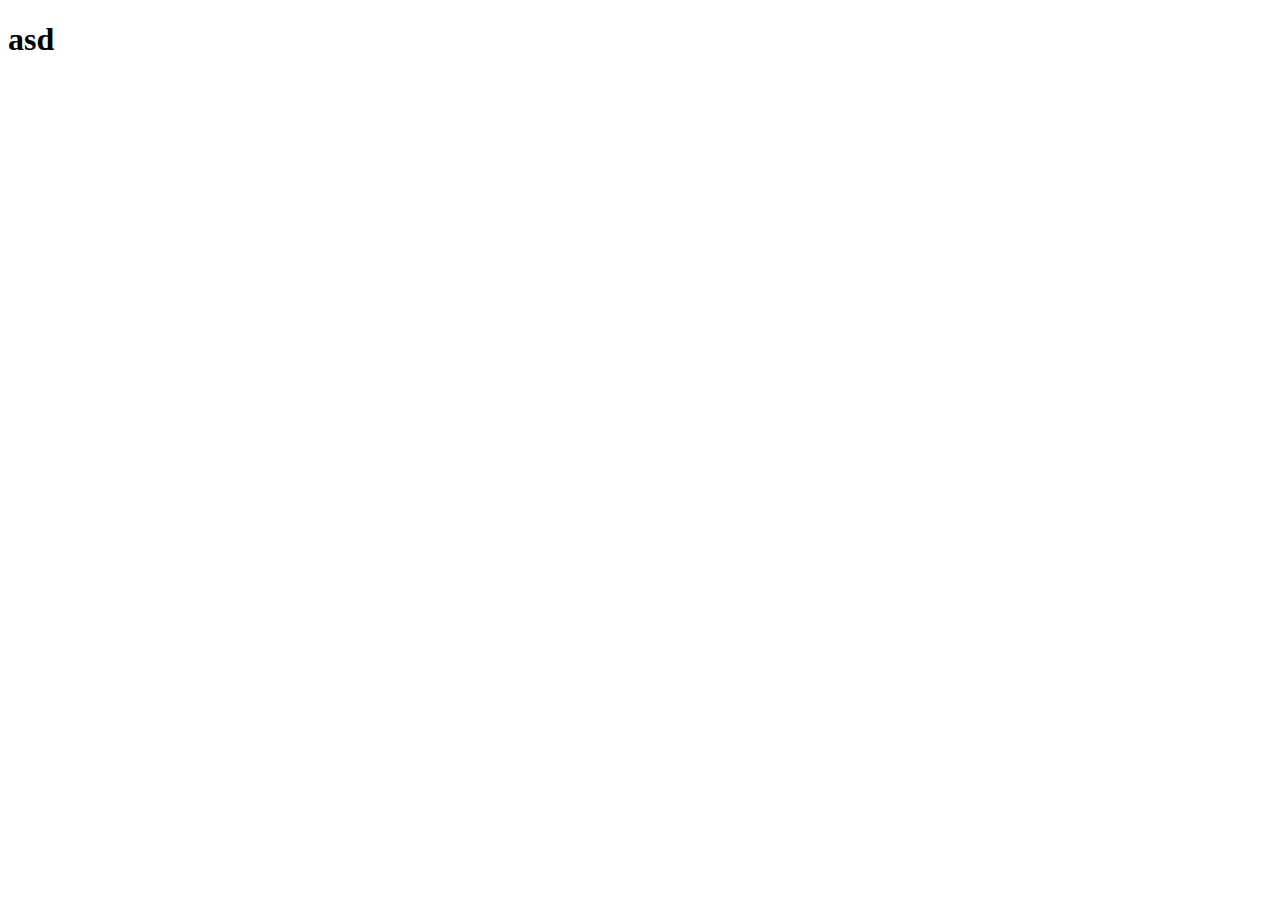
==== index.html @ 839e7b79 "Test" ====
<!DOCTYPE html>
<html lang="en">
<head>
    <meta charset="UTF-8">
    <meta http-equiv="X-UA-Compatible" content="IE=edge">
    <meta name="viewport" content="width=device-width, initial-scale=1.0">
    <title>Document</title>
</head>
<body>
    <h1>asd</h1>
</body>
</html>
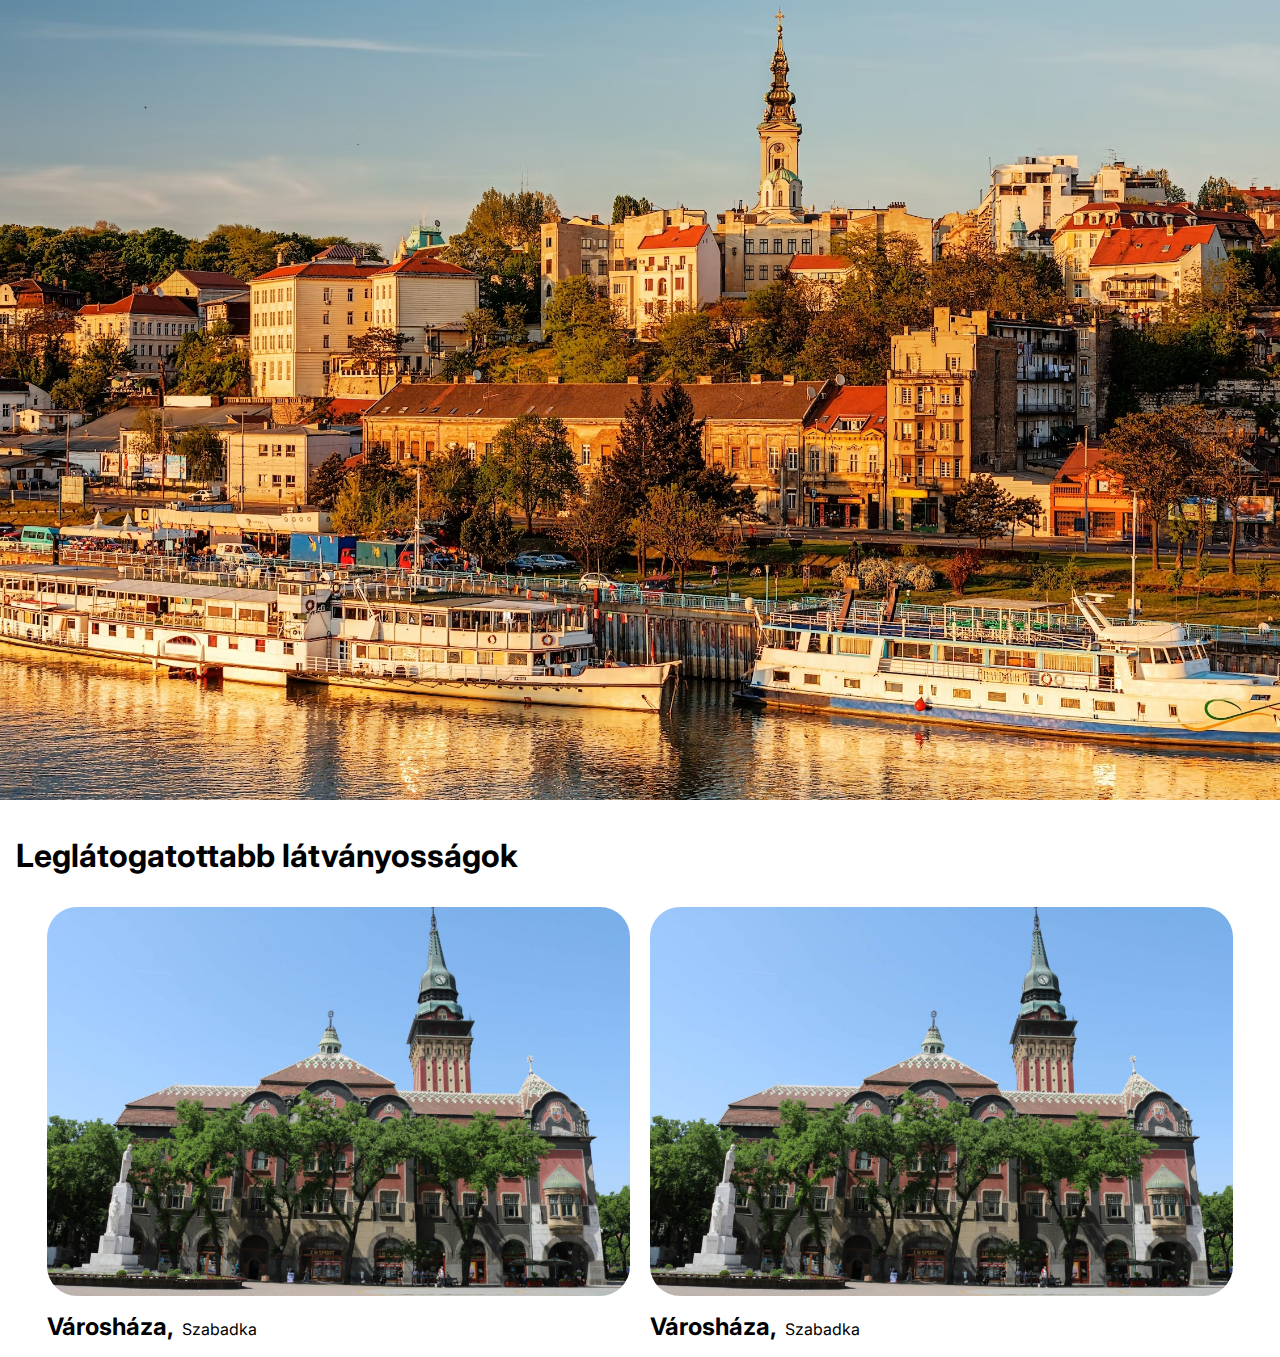
==== commit 9c6fd750: "index 1.0" ====
--- a/index.html
+++ b/index.html
@@ -4,9 +4,84 @@
     <meta charset="UTF-8">
     <meta http-equiv="X-UA-Compatible" content="IE=edge">
     <meta name="viewport" content="width=device-width, initial-scale=1.0">
+    <link rel="stylesheet" href="https://cdn.jsdelivr.net/npm/swiper@9/swiper-bundle.min.css" />
+    <link rel="stylesheet" href="style.css">
     <title>Document</title>
 </head>
 <body>
-    <h1>asd</h1>
+    <main>
+        <div class="pic">
+            <img src="belgrad.jpg">
+        </div>
+        <div class="content">
+            <div class="popular">
+                <h1 style="margin: 2rem 0;">Leglátogatottabb látványosságok</h1>
+
+                <div class="swipcontainer">
+
+                    <div class="swiper mySwiper">
+                        <div class="swiper-wrapper">
+                            <div class="swiper-slide">  
+                                
+                                <div class="card">
+                                    <img src="subvh.jpg" alt="Avatar">
+                                    <div class="container">
+                                        <span><b>Városháza,</b></span><div class="city">&nbsp; Szabadka</div>
+                                    </div>
+                                </div>
+
+                            </div>
+                            <div class="swiper-slide">  
+
+                                <div class="card">
+                                    <img src="subvh.jpg" alt="Avatar">
+                                    <div class="container">
+                                        <span><b>Városháza,</b></span><div class="city">&nbsp; Szabadka</div>
+                                    </div>
+                                </div>
+
+                            </div>
+                            <div class="swiper-slide">  
+
+                                <div class="card">
+                                    <img src="subvh.jpg" alt="Avatar">
+                                    <div class="container">
+                                        <span><b>Városháza,</b></span><div class="city">&nbsp; Szabadka</div>
+                                    </div>
+                                </div>
+
+                            </div>
+                            <div class="swiper-slide">  
+
+                                <div class="card">
+                                    <img src="subvh.jpg" alt="Avatar">
+                                    <div class="container">
+                                        <span><b>Városháza,</b></span><div class="city">&nbsp; Szabadka</div>
+                                    </div>
+                                </div>
+
+                            </div>
+                            <div class="swiper-slide">  
+
+                                <div class="card">
+                                    <img src="subvh.jpg" alt="Avatar">
+                                    <div class="container">
+                                        <span><b>Városháza,</b></span><div class="city">&nbsp; Szabadka</div>
+                                    </div>
+                                </div>
+
+                            </div>
+                            
+                        </div>
+                    </div>
+
+                </div>
+            </div>
+        </div>
+    </main>
+
+    <!-- Swiper JS -->
+    <script src="https://cdn.jsdelivr.net/npm/swiper@9/swiper-bundle.min.js"></script>
+    <script src="index-swiper.js"></script>
 </body>
 </html>--- a/style.css
+++ b/style.css
@@ -0,0 +1,120 @@
+@import url('https://fonts.googleapis.com/css2?family=Inter:wght@300;400;500&display=swap');
+
+body{
+    margin: 0;
+    padding: 0;
+    font-family: 'Inter', sans-serif;
+}
+
+.pic img{
+    width: 100%;
+    height: 800px;
+    object-fit: cover;
+}
+
+.pic{
+    position: relative;
+}
+
+.content{
+    max-width: 1400px;
+    margin: 0 auto;
+    padding: 0 1rem;
+}
+
+.swipcontainer{
+    width: 95%;
+    margin: 0 auto;
+}
+ 
+.card {
+    transition: 0.3s;
+    max-width: 650px;
+    min-width: 270px;
+  }
+
+.card img{
+    width: 100%;
+    height: 100%;
+    object-fit: cover;
+    border-radius: 30px;
+}
+  
+.container {
+    padding: 1rem 0;
+    display: flex;
+    align-items: baseline;
+}
+
+.container span{
+    font-size: 24px;
+}
+
+.container .city{
+    font-size: 16px;
+}
+
+/*------ Swiper ------*/
+
+.swiper {
+    width: 100%;
+    height: 100%;
+  }
+
+  .swiper-slide {
+    text-align: center;
+    font-size: 18px;
+    background: #fff;
+    display: flex;
+    justify-content: center;
+    align-items: center;
+  }
+
+  .swiper-slide img {
+    display: block;
+    width: 100%;
+    height: 100%;
+    object-fit: cover;
+  }
+
+/*--------------------*/
+
+
+@media (max-width: 760px) {
+    .pic img{
+        height: 600px;
+    } 
+}
+
+@media (max-width: 880px) {
+    .popular h1{
+        font-size: 24px;
+    }
+    
+}
+
+@media (max-width: 900px) and (min-width: 750px){
+
+    .card .container span{
+        font-size: 20px;
+    }
+
+    .card .container .city{
+        font-size: 15px;
+    }
+
+}
+
+@media (max-width: 550px) {
+    .popular h1{
+        font-size: 19px;
+    }
+
+    .card .container span{
+        font-size: 20px;
+    }
+
+    .card .container .city{
+        font-size: 15px;
+    }
+}